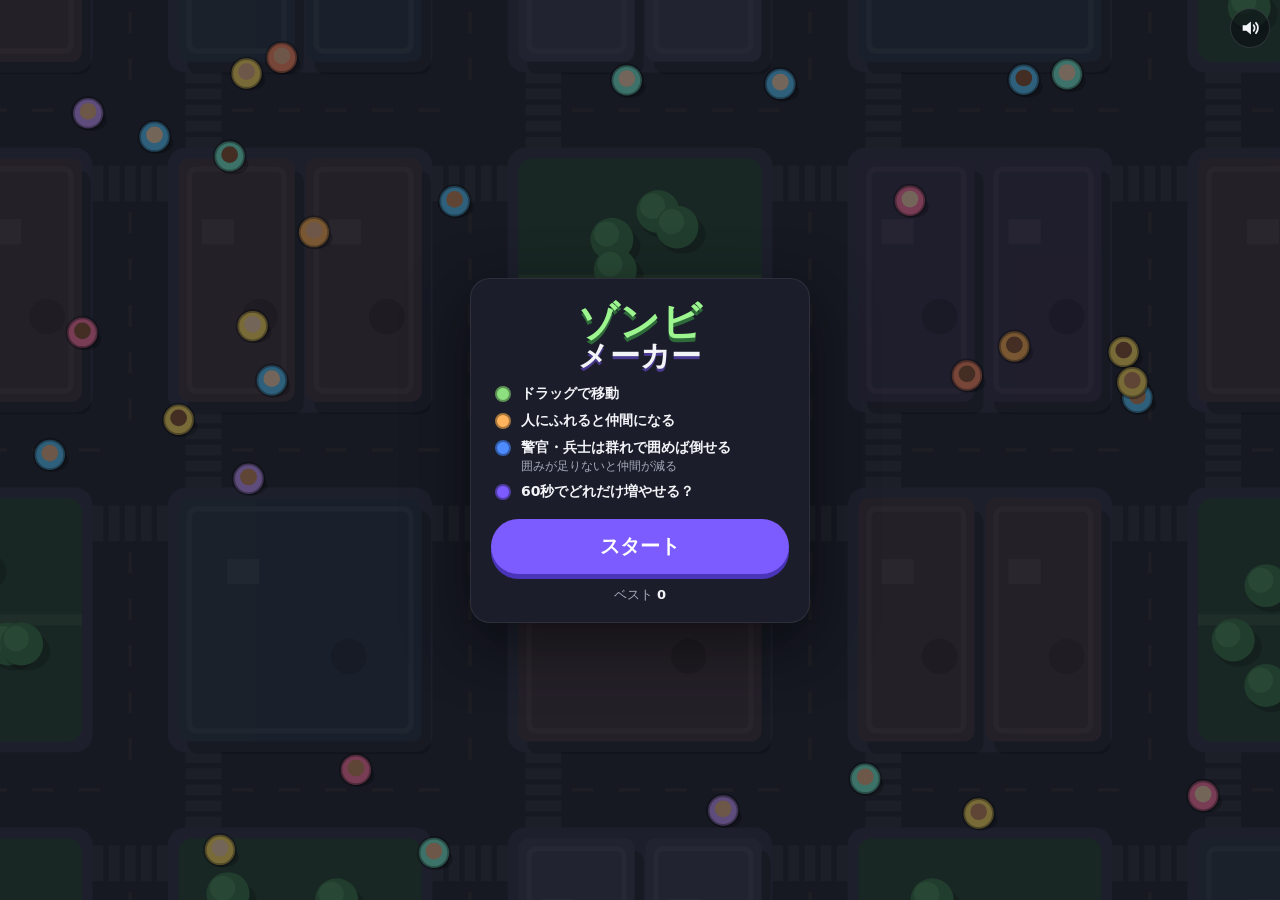
==== shisaku1/index.html @ 898cf48a "Add site" ====
<!doctype html>
<html lang="ja">
<head>
<meta charset="utf-8">
<meta name="viewport" content="width=device-width, initial-scale=1, maximum-scale=1, user-scalable=no, viewport-fit=cover">
<title>ゾンビメーカー</title>
<link rel="icon" href="data:,">
<link rel="stylesheet" href="style.css">
</head>
<body>
<canvas id="game" aria-label="ゾンビメーカーのゲーム画面"></canvas>

<div id="hud" class="hidden">
  <div class="hud-left">
    <div class="pill score"><span class="lbl">感染</span><b id="hudScore">0</b></div>
    <div class="pill horde"><span class="lbl">群れ</span><b id="hudHorde">1</b></div>
  </div>
  <div class="hud-center">
    <div id="hudTime">60</div>
    <div class="tbar"><i id="hudBar"></i></div>
  </div>
  <div class="hud-right"></div>
</div>

<button id="muteBtn" class="icon-btn" aria-label="音のオン/オフ" title="音のオン/オフ">
  <svg viewBox="0 0 24 24" width="22" height="22" aria-hidden="true"><path fill="currentColor" d="M4 9h4l5-4v14l-5-4H4z"/><path id="muteWave" fill="none" stroke="currentColor" stroke-width="2" stroke-linecap="round" d="M16 9c1.3 1.6 1.3 4.4 0 6M18.5 6.5c2.8 3 2.8 8 0 11"/><path id="muteX" fill="none" stroke="currentColor" stroke-width="2.2" stroke-linecap="round" d="M16 9l5 6M21 9l-5 6"/></svg>
</button>

<div id="startScreen" class="overlay hidden">
  <div class="panel">
    <div class="logo"><span>ゾンビ</span><span>メーカー</span></div>
    <ul class="howto">
      <li><i class="dot z"></i><span>ドラッグで移動</span></li>
      <li><i class="dot h"></i><span>人にふれると仲間になる</span></li>
      <li><i class="dot p"></i><span>警官・兵士は<b>群れで囲めば</b>倒せる<br><small>囲みが足りないと仲間が減る</small></span></li>
      <li><i class="dot t"></i><span>60秒でどれだけ増やせる？</span></li>
    </ul>
    <button id="startBtn" class="big-btn">スタート</button>
    <div class="best">ベスト <b id="startBest">0</b></div>
  </div>
</div>

<div id="overScreen" class="overlay hidden">
  <div class="panel">
    <div id="overTitle" class="over-title">タイムアップ！</div>
    <div class="over-label">感染させた人数</div>
    <div id="overScore" class="over-score">0</div>
    <div id="newBest" class="new-best hidden">NEW BEST!</div>
    <div class="stats">
      <div><span>ベスト</span><b id="overBest">0</b></div>
      <div><span>最大の群れ</span><b id="overMaxHorde">0</b></div>
      <div><span>倒した警官・兵士</span><b id="overEnemies">0</b></div>
    </div>
    <button id="retryBtn" class="big-btn">もう一度</button>
  </div>
</div>

<script src="game.js"></script>
</body>
</html>
---- shisaku1/style.css ----
*{box-sizing:border-box;margin:0;padding:0}
html,body{width:100%;height:100%;overflow:hidden;background:#14161f;color:#f2f4f8;
  font-family:system-ui,-apple-system,"Hiragino Sans","Noto Sans JP","Noto Sans CJK JP",sans-serif;
  -webkit-user-select:none;user-select:none;-webkit-touch-callout:none;-webkit-tap-highlight-color:transparent;overscroll-behavior:none}
canvas{display:block;width:100%;height:100%;touch-action:none}
.hidden{display:none!important}
#hud{position:fixed;left:0;right:0;top:0;display:flex;align-items:flex-start;justify-content:space-between;
  padding:max(8px,env(safe-area-inset-top)) 10px 0;pointer-events:none;gap:8px}
.hud-left{display:flex;flex-direction:column;gap:6px;min-width:96px}
.hud-right{min-width:96px}
.pill{display:inline-flex;align-items:baseline;gap:6px;background:rgba(12,13,20,.62);border:1px solid rgba(255,255,255,.08);
  border-radius:999px;padding:4px 12px;width:max-content;backdrop-filter:blur(4px)}
.pill .lbl{font-size:11px;color:#a4a9b8;font-weight:700}
.pill b{font-size:20px;font-weight:900;font-variant-numeric:tabular-nums;color:#9df58f}
.pill.horde b{font-size:15px;color:#f2f4f8}
.pill.bump b{animation:bump .18s ease-out}
@keyframes bump{0%{transform:scale(1.35)}100%{transform:scale(1)}}
.hud-center{text-align:center;padding-top:2px}
#hudTime{font-size:26px;font-weight:900;font-variant-numeric:tabular-nums;text-shadow:0 2px 0 rgba(0,0,0,.45)}
#hudTime.warn{color:#ff6b7d;animation:pulse .5s ease-in-out infinite alternate}
@keyframes pulse{to{transform:scale(1.15)}}
.tbar{width:110px;height:5px;border-radius:9px;background:rgba(255,255,255,.12);overflow:hidden;margin:3px auto 0}
.tbar i{display:block;height:100%;width:100%;background:#7c5cff;transform-origin:left;border-radius:9px}
.icon-btn{position:fixed;right:10px;top:max(8px,env(safe-area-inset-top));z-index:20;width:40px;height:40px;border-radius:50%;
  border:1px solid rgba(255,255,255,.12);background:rgba(12,13,20,.62);color:#f2f4f8;display:grid;place-items:center;cursor:pointer}
.icon-btn:active{transform:scale(.92)}
.overlay{position:fixed;inset:0;display:grid;place-items:center;background:rgba(10,11,17,.55);z-index:10;padding:16px;animation:fade .25s ease-out}
@keyframes fade{from{opacity:0}}
.panel{width:min(340px,100%);background:#1b1e2a;border:1px solid rgba(255,255,255,.08);border-radius:20px;padding:22px 20px 18px;text-align:center;
  box-shadow:0 20px 60px rgba(0,0,0,.5);animation:pop .35s cubic-bezier(.2,1.4,.4,1)}
@keyframes pop{from{transform:scale(.85);opacity:0}}
.logo{display:flex;flex-direction:column;line-height:1;font-weight:900;letter-spacing:.02em;margin-bottom:14px}
.logo span:first-child{font-size:40px;color:#9df58f;text-shadow:0 4px 0 #2f6b3a}
.logo span:last-child{font-size:30px;color:#f2f4f8;text-shadow:0 3px 0 #4a3a8f}
.howto{list-style:none;text-align:left;display:flex;flex-direction:column;gap:9px;margin:6px 4px 18px;font-size:14px;font-weight:700}
.howto small{color:#a4a9b8;font-weight:500}
.howto li{display:flex;gap:10px;align-items:flex-start}
.dot{flex:none;width:16px;height:16px;border-radius:50%;margin-top:1px;border:2px solid rgba(0,0,0,.35)}
.dot.z{background:#8de07f}.dot.h{background:#ffb35c}.dot.p{background:#4d8bff}.dot.t{background:#7c5cff}
.big-btn{width:100%;border:0;border-radius:999px;padding:14px;font-size:20px;font-weight:900;color:#fff;cursor:pointer;
  background:#7c5cff;box-shadow:0 5px 0 #4a34b8;font-family:inherit}
.big-btn:active{transform:translateY(3px);box-shadow:0 2px 0 #4a34b8}
.best{margin-top:12px;color:#a4a9b8;font-size:13px}.best b{color:#f2f4f8}
.over-title{font-size:26px;font-weight:900;margin-bottom:6px}
.over-label{color:#a4a9b8;font-size:13px}
.over-score{font-size:64px;font-weight:900;color:#9df58f;line-height:1.1;font-variant-numeric:tabular-nums}
.new-best{display:inline-block;background:#ffcf4a;color:#3a2a00;font-weight:900;border-radius:999px;padding:3px 12px;font-size:13px;animation:pulse .6s ease-in-out infinite alternate}
.stats{display:grid;gap:6px;margin:14px 0 18px;font-size:14px}
.stats div{display:flex;justify-content:space-between;background:#232738;border-radius:10px;padding:7px 12px}
.stats span{color:#a4a9b8}
body.demo #hud,body.demo .icon-btn,body.demo .overlay{display:none!important}
#hudTime.hit{animation:hit .5s ease-out}
@keyframes hit{0%{color:#ff3b55;transform:scale(1.5)}100%{transform:scale(1)}}
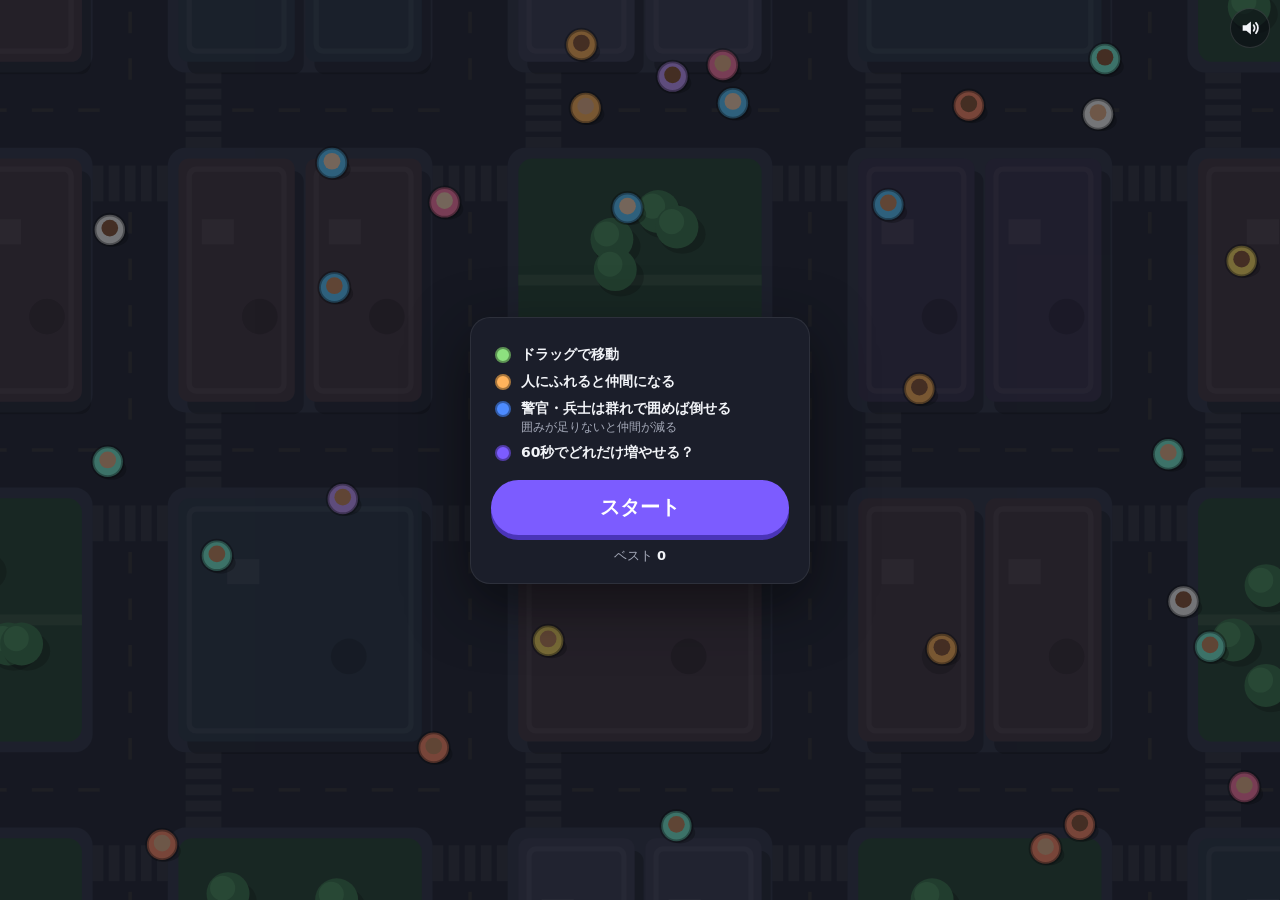
==== commit 5026b16b: "Add files via upload" ====
--- a/shisaku1/index.html
+++ b/shisaku1/index.html
@@ -3,12 +3,12 @@
 <head>
 <meta charset="utf-8">
 <meta name="viewport" content="width=device-width, initial-scale=1, maximum-scale=1, user-scalable=no, viewport-fit=cover">
-<title>ゾンビメーカー</title>
+<title>試作1</title>
 <link rel="icon" href="data:,">
 <link rel="stylesheet" href="style.css">
 </head>
 <body>
-<canvas id="game" aria-label="ゾンビメーカーのゲーム画面"></canvas>
+<canvas id="game" aria-label="ゲーム画面"></canvas>
 
 <div id="hud" class="hidden">
   <div class="hud-left">
@@ -28,7 +28,6 @@
 
 <div id="startScreen" class="overlay hidden">
   <div class="panel">
-    <div class="logo"><span>ゾンビ</span><span>メーカー</span></div>
     <ul class="howto">
       <li><i class="dot z"></i><span>ドラッグで移動</span></li>
       <li><i class="dot h"></i><span>人にふれると仲間になる</span></li>
